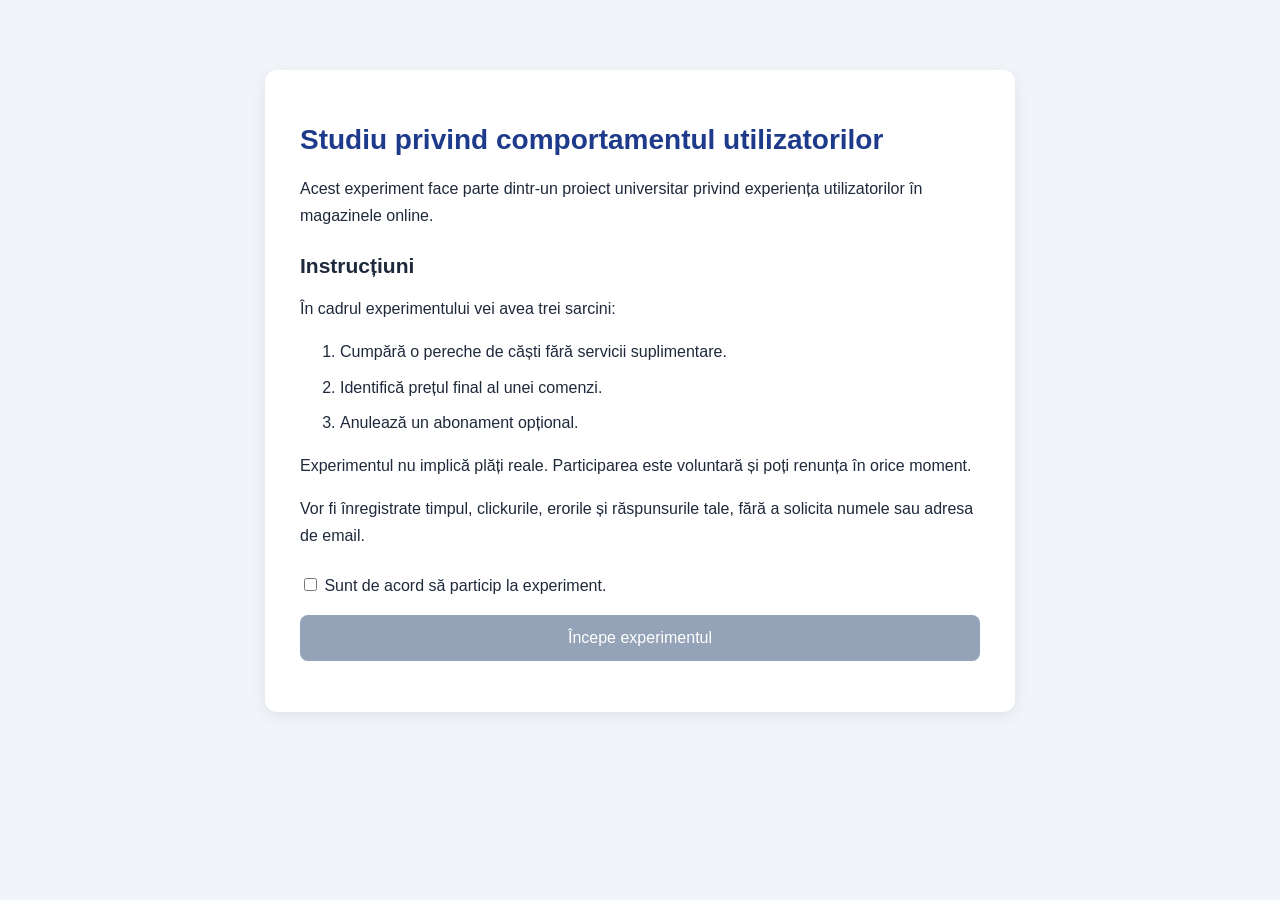
==== website/index.html @ b7acdb8b "Implement landing page and random group assignment" ====
<!DOCTYPE html>
<html lang="ro">
<head>
    <meta charset="UTF-8">
    <meta name="viewport" content="width=device-width, initial-scale=1.0">
    <title>Dark Patterns - Experiment</title>
    <link rel="stylesheet" href="style.css">
</head>
<body>

    <div class="container">
        <h1>Studiu privind comportamentul utilizatorilor</h1>

        <p>
            Acest experiment face parte dintr-un proiect
            universitar privind experiența utilizatorilor
            în magazinele online.
        </p>

        <h2>Instrucțiuni</h2>

        <p>În cadrul experimentului vei avea trei sarcini:</p>

        <ol>
            <li>Cumpără o pereche de căști fără servicii suplimentare.</li>
            <li>Identifică prețul final al unei comenzi.</li>
            <li>Anulează un abonament opțional.</li>
        </ol>

        <p>
            Experimentul nu implică plăți reale.
            Participarea este voluntară și poți renunța
            în orice moment.
        </p>

        <p>
            Vor fi înregistrate timpul, clickurile,
            erorile și răspunsurile tale, fără a solicita
            numele sau adresa de email.
        </p>

        <label>
            <input type="checkbox" id="consent">
            Sunt de acord să particip la experiment.
        </label>

        <button id="startButton" disabled>
            Începe experimentul
        </button>

        <p id="message"></p>
    </div>

    <script src="script.js"></script>

</body>
</html>
---- website/style.css ----
* {
    box-sizing: border-box;
}

body {
    font-family: Arial, sans-serif;
    background-color: #f1f5f9;
    margin: 0;
    padding: 40px 20px;
    color: #1e293b;
}

.container {
    max-width: 750px;
    margin: 30px auto;
    padding: 35px;
    background-color: white;
    border-radius: 12px;
    box-shadow: 0 4px 15px rgba(0, 0, 0, 0.08);
}

h1 {
    color: #1e3a8a;
    font-size: 28px;
}

h2 {
    font-size: 21px;
    margin-top: 25px;
}

p, li {
    line-height: 1.7;
}

li {
    margin-bottom: 8px;
}

label {
    display: block;
    margin-top: 25px;
}

button {
    display: block;
    width: 100%;
    padding: 14px;
    margin-top: 20px;
    background-color: #2563eb;
    color: white;
    border: none;
    border-radius: 8px;
    font-size: 16px;
    cursor: pointer;
}

button:hover {
    background-color: #1d4ed8;
}

button:disabled {
    background-color: #94a3b8;
    cursor: not-allowed;
}

#message {
    text-align: center;
}
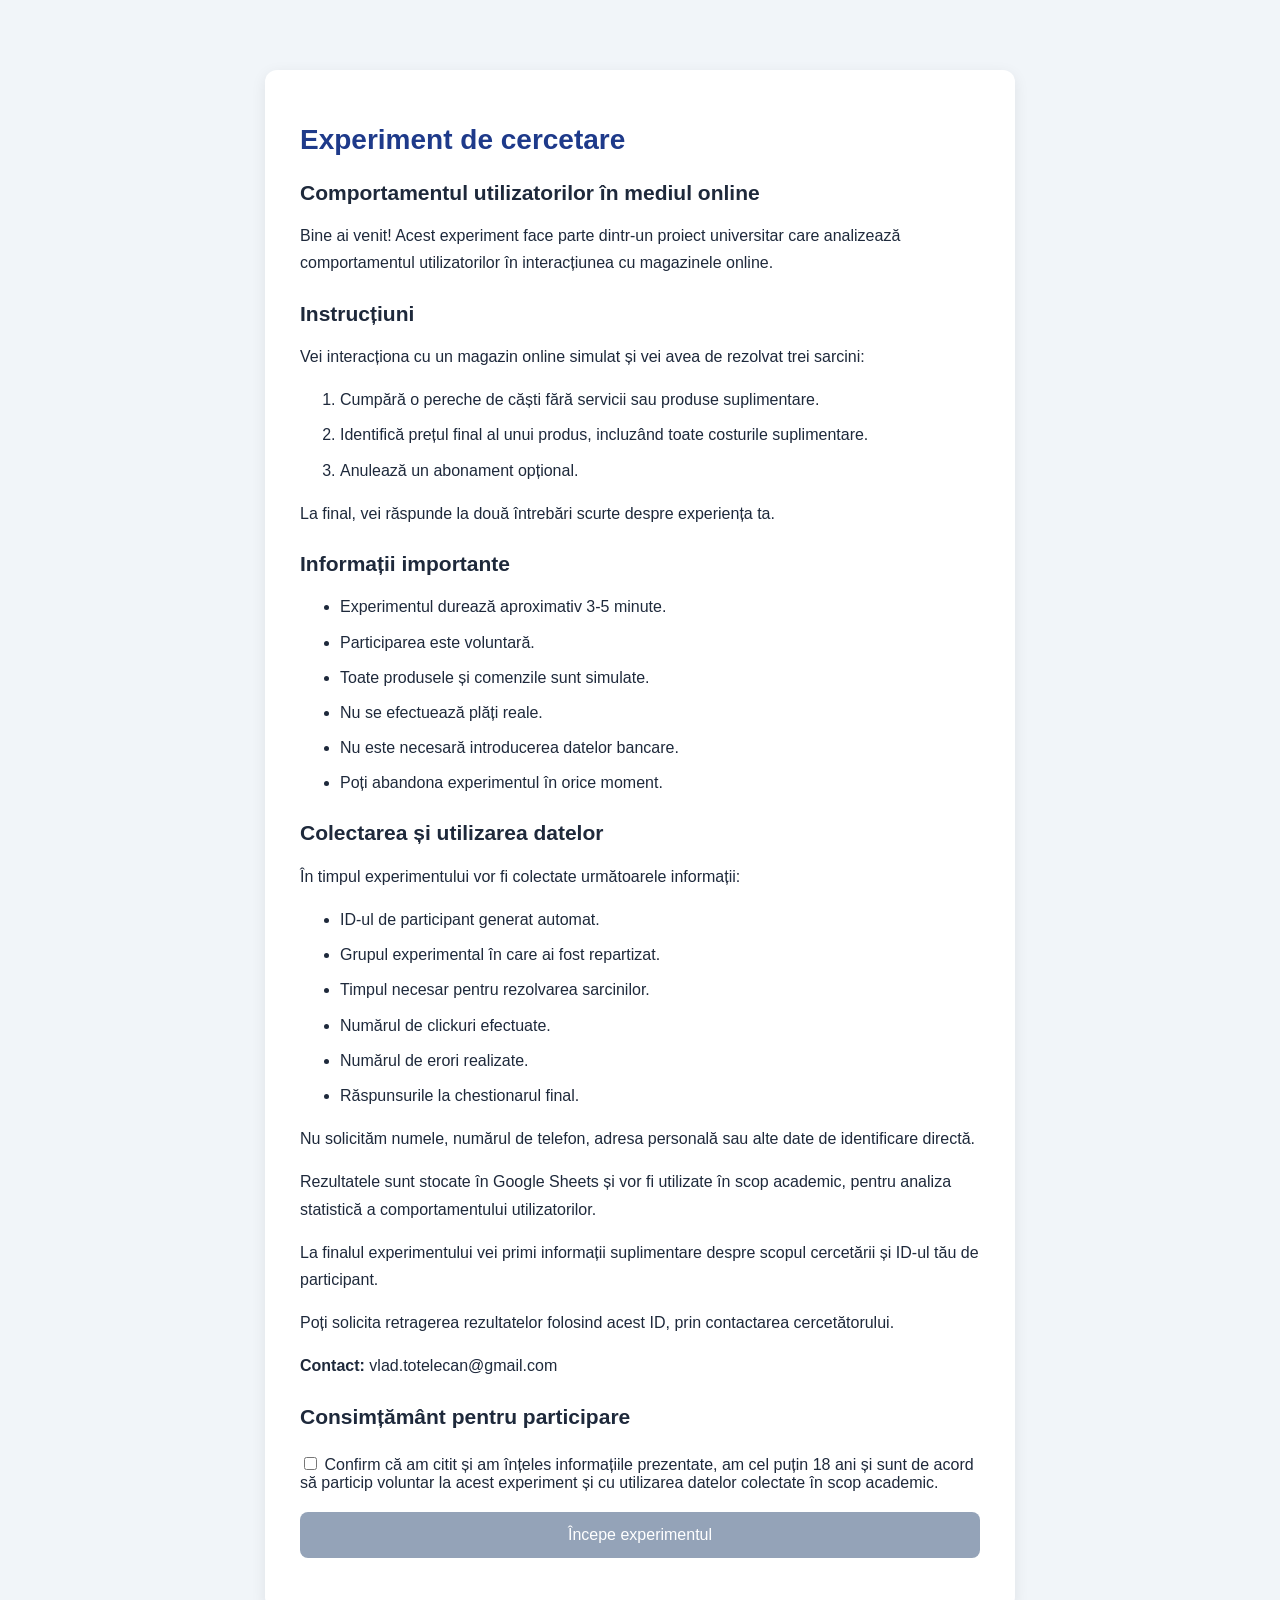
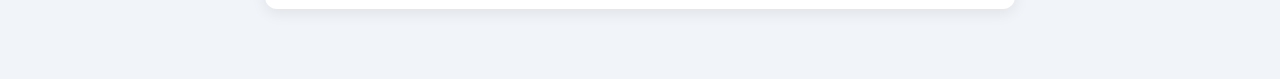
==== commit fa631460: "Add participant debriefing and informed consent" ====
--- a/website/index.html
+++ b/website/index.html
@@ -1,48 +1,130 @@
 
 <!DOCTYPE html>
 <html lang="ro">
+
 <head>
     <meta charset="UTF-8">
     <meta name="viewport" content="width=device-width, initial-scale=1.0">
-    <title>Dark Patterns - Experiment</title>
+
+    <title>Experiment - Comportamentul utilizatorilor</title>
+
     <link rel="stylesheet" href="style.css">
 </head>
+
 <body>
 
-    <div class="container">
-        <h1>Studiu privind comportamentul utilizatorilor</h1>
+    <main class="container">
+
+        <h1>Experiment de cercetare</h1>
+
+        <h2>Comportamentul utilizatorilor în mediul online</h2>
 
         <p>
-            Acest experiment face parte dintr-un proiect
-            universitar privind experiența utilizatorilor
-            în magazinele online.
+            Bine ai venit! Acest experiment face parte dintr-un
+            proiect universitar care analizează comportamentul
+            utilizatorilor în interacțiunea cu magazinele online.
         </p>
 
         <h2>Instrucțiuni</h2>
 
-        <p>În cadrul experimentului vei avea trei sarcini:</p>
+        <p>
+            Vei interacționa cu un magazin online simulat și
+            vei avea de rezolvat trei sarcini:
+        </p>
 
         <ol>
-            <li>Cumpără o pereche de căști fără servicii suplimentare.</li>
-            <li>Identifică prețul final al unei comenzi.</li>
-            <li>Anulează un abonament opțional.</li>
+            <li>
+                Cumpără o pereche de căști fără servicii
+                sau produse suplimentare.
+            </li>
+
+            <li>
+                Identifică prețul final al unui produs,
+                incluzând toate costurile suplimentare.
+            </li>
+
+            <li>
+                Anulează un abonament opțional.
+            </li>
         </ol>
 
         <p>
-            Experimentul nu implică plăți reale.
-            Participarea este voluntară și poți renunța
-            în orice moment.
+            La final, vei răspunde la două întrebări scurte
+            despre experiența ta.
+        </p>
+
+        <h2>Informații importante</h2>
+
+        <ul>
+            <li>Experimentul durează aproximativ 3-5 minute.</li>
+
+            <li>Participarea este voluntară.</li>
+
+            <li>Toate produsele și comenzile sunt simulate.</li>
+
+            <li>Nu se efectuează plăți reale.</li>
+
+            <li>Nu este necesară introducerea datelor bancare.</li>
+
+            <li>Poți abandona experimentul în orice moment.</li>
+        </ul>
+
+        <h2>Colectarea și utilizarea datelor</h2>
+
+        <p>
+            În timpul experimentului vor fi colectate
+            următoarele informații:
+        </p>
+
+        <ul>
+            <li>ID-ul de participant generat automat.</li>
+
+            <li>Grupul experimental în care ai fost repartizat.</li>
+
+            <li>Timpul necesar pentru rezolvarea sarcinilor.</li>
+
+            <li>Numărul de clickuri efectuate.</li>
+
+            <li>Numărul de erori realizate.</li>
+
+            <li>Răspunsurile la chestionarul final.</li>
+        </ul>
+
+        <p>
+            Nu solicităm numele, numărul de telefon,
+            adresa personală sau alte date de identificare directă.
         </p>
 
         <p>
-            Vor fi înregistrate timpul, clickurile,
-            erorile și răspunsurile tale, fără a solicita
-            numele sau adresa de email.
+            Rezultatele sunt stocate în Google Sheets și vor
+            fi utilizate în scop academic, pentru analiza
+            statistică a comportamentului utilizatorilor.
         </p>
+
+        <p>
+            La finalul experimentului vei primi informații
+            suplimentare despre scopul cercetării și ID-ul
+            tău de participant.
+        </p>
+
+        <p>
+            Poți solicita retragerea rezultatelor folosind
+            acest ID, prin contactarea cercetătorului.
+        </p>
+
+        <p>
+            <strong>Contact:</strong> vlad.totelecan@gmail.com
+        </p>
+
+        <h2>Consimțământ pentru participare</h2>
 
         <label>
             <input type="checkbox" id="consent">
-            Sunt de acord să particip la experiment.
+
+            Confirm că am citit și am înțeles informațiile
+            prezentate, am cel puțin 18 ani și sunt de acord
+            să particip voluntar la acest experiment și cu
+            utilizarea datelor colectate în scop academic.
         </label>
 
         <button id="startButton" disabled>
@@ -50,9 +132,11 @@
         </button>
 
         <p id="message"></p>
-    </div>
+
+    </main>
 
     <script src="script.js"></script>
 
 </body>
+
 </html>
--- a/website/style.css
+++ b/website/style.css
@@ -68,3 +68,158 @@
 #message {
     text-align: center;
 }
+
+
+/* Magazin online */
+
+[hidden] {
+    display: none !important;
+}
+
+.product {
+    background-color: #f8fafc;
+    border: 1px solid #e2e8f0;
+    border-radius: 12px;
+    padding: 25px;
+    margin-top: 20px;
+}
+
+.product-icon {
+    font-size: 65px;
+    text-align: center;
+    margin: 15px;
+}
+
+.product h3 {
+    font-size: 23px;
+    color: #1e293b;
+}
+
+.price {
+    font-size: 26px;
+    font-weight: bold;
+    color: #15803d;
+}
+
+.option {
+    background-color: white;
+    padding: 15px;
+    border: 1px solid #cbd5e1;
+    border-radius: 8px;
+}
+
+input[type="number"],
+select {
+    width: 100%;
+    padding: 12px;
+    margin-top: 10px;
+    border: 1px solid #cbd5e1;
+    border-radius: 8px;
+    font-size: 16px;
+    background-color: white;
+}
+
+.danger {
+    background-color: #dc2626;
+}
+
+.danger:hover {
+    background-color: #b91c1c;
+}
+
+.secondary {
+    background-color: #64748b;
+}
+
+.secondary:hover {
+    background-color: #475569;
+}
+
+.task {
+    margin-top: 25px;
+}
+
+#completed {
+    text-align: center;
+}
+
+/* DARK PATTERNS */
+
+/* Preselection */
+
+.recommended {
+    color: #15803d;
+    font-weight: bold;
+    font-size: 14px;
+}
+
+/* Hidden Costs */
+
+.hidden-costs {
+    font-size: 12px;
+    color: #64748b;
+    margin-top: 25px;
+}
+
+.hidden-costs p {
+    margin: 3px 0;
+}
+
+/* Confirmshaming */
+
+.subscription-warning {
+    background-color: #fff7ed;
+    border: 1px solid #fdba74;
+    border-radius: 10px;
+    padding: 20px;
+    margin: 20px 0;
+}
+
+.subscription-warning h3 {
+    color: #c2410c;
+}
+
+.keep-premium {
+    background-color: #15803d;
+    font-size: 18px;
+    font-weight: bold;
+    padding: 20px;
+}
+
+.keep-premium:hover {
+    background-color: #166534;
+}
+
+.hidden-cancel {
+    background: transparent;
+    color: #64748b;
+    font-size: 12px;
+    text-decoration: underline;
+    font-weight: normal;
+    padding: 10px;
+    margin-top: 15px;
+}
+
+.hidden-cancel:hover {
+    background: transparent;
+    color: #334155;
+}
+
+.debrief {
+    background-color: #eff6ff;
+    border: 1px solid #bfdbfe;
+    border-radius: 10px;
+    padding: 20px;
+    margin: 25px 0;
+    text-align: left;
+    overflow-wrap: anywhere;
+}
+
+.debrief h3 {
+    color: #1e3a8a;
+}
+
+.debrief p {
+    font-size: 14px;
+    line-height: 1.6;
+}
